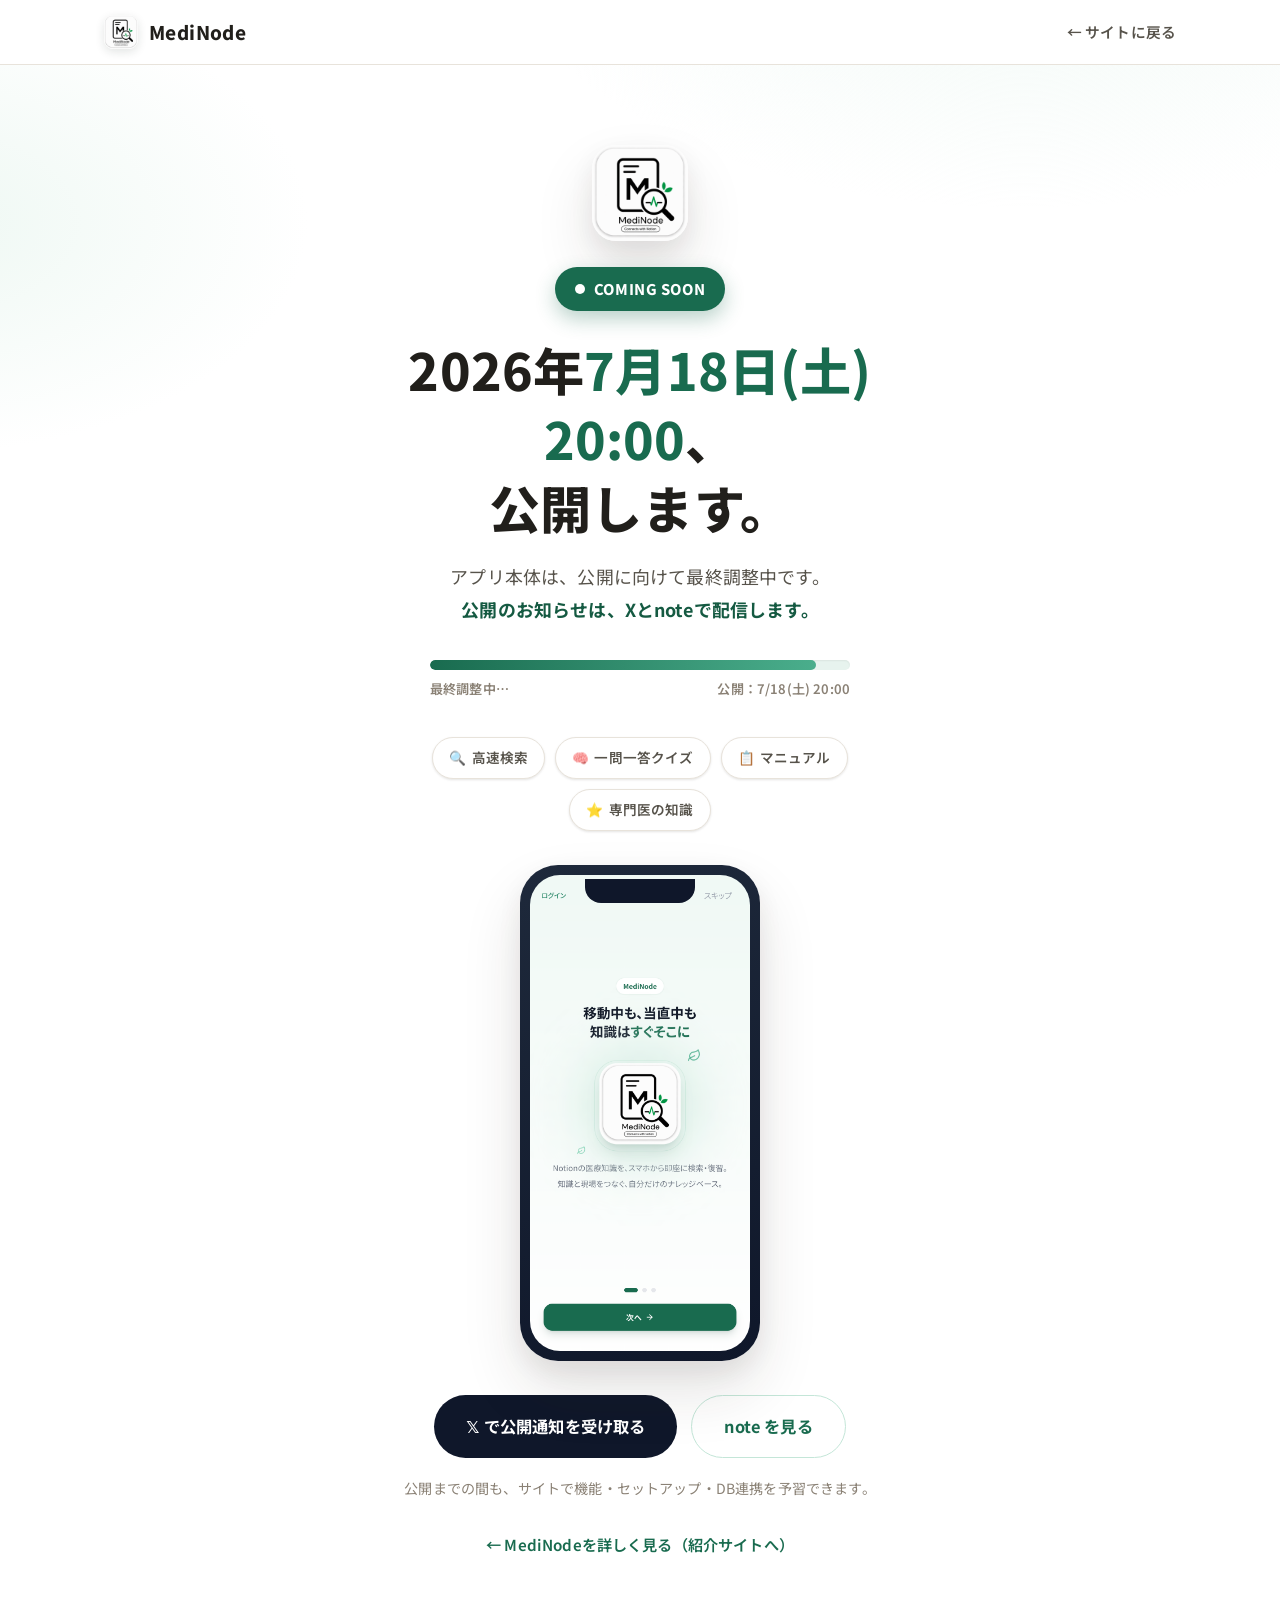
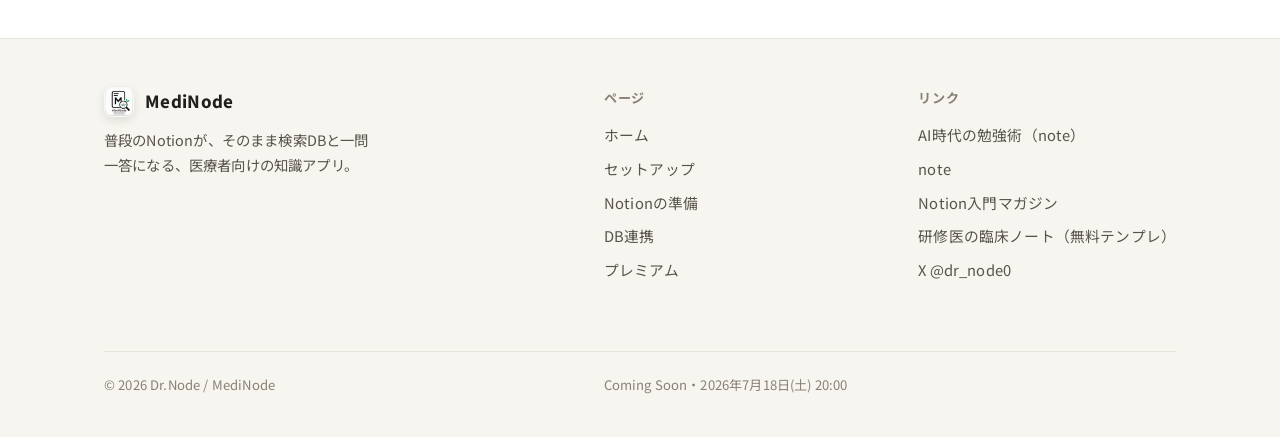
==== coming-soon.html @ 06556ea1 "訪問カウンターを追加（今日・昨日・累計をフッターに表示） - assets/lp-counter.js: アプリの/api/lp/visitに1セッション1回記録し、フッターの#visit-count" ====
<!DOCTYPE html>
<html lang="ja">
<head>
<meta charset="UTF-8">
<meta name="viewport" content="width=device-width, initial-scale=1.0">
<title>Coming Soon｜MediNode（7月18日 20:00公開）</title>
<meta name="description" content="MediNodeは2026年7月18日(土) 20:00に公開します。公開のお知らせはXとnoteで配信します。">
<meta name="theme-color" content="#196b4f">
<link rel="icon" href="assets/icon-192.png">
<link rel="apple-touch-icon" href="assets/icon-192.png">
<meta property="og:type" content="website">
<meta property="og:site_name" content="MediNode">
<meta property="og:title" content="MediNode｜7月18日(土) 20:00公開">
<meta property="og:description" content="普段のNotionが、そのまま検索DBと一問一答になる医療者向けアプリ。2026年7月18日(土) 20:00に公開します。">
<meta property="og:image" content="https://medinode-lp.vercel.app/assets/ogp.png">
<meta property="og:image:width" content="1200">
<meta property="og:image:height" content="630">
<meta property="og:url" content="https://medinode-lp.vercel.app/coming-soon.html">
<meta name="twitter:card" content="summary_large_image">
<meta name="twitter:title" content="MediNode｜7月18日(土) 20:00公開">
<meta name="twitter:description" content="普段のNotionが、そのまま検索DBと一問一答になる医療者向けアプリ。2026年7月18日(土) 20:00に公開します。">
<meta name="twitter:image" content="https://medinode-lp.vercel.app/assets/ogp.png">
<link rel="preconnect" href="https://fonts.googleapis.com">
<link rel="preconnect" href="https://fonts.gstatic.com" crossorigin>
<link href="https://fonts.googleapis.com/css2?family=Inter:wght@400;500;600;700;800&family=Noto+Sans+JP:wght@400;500;700;800&display=swap" rel="stylesheet">
<link rel="stylesheet" href="style.css">
<style>
  body{min-height:100vh;display:flex;flex-direction:column}
  .cs-main{
    flex:1;display:grid;place-items:center;text-align:center;
    padding:80px 24px;position:relative;overflow:hidden;
    background:
      radial-gradient(900px 500px at 80% -10%,var(--blue-50),transparent 60%),
      radial-gradient(700px 420px at -6% 10%,#eef8f3,transparent 55%);
  }
  .cs-inner{max-width:620px;position:relative;z-index:2}
  .cs-logo{width:96px;height:96px;border-radius:24px;margin:0 auto 26px;box-shadow:var(--shadow-lg)}
  .cs-badge{
    display:inline-flex;align-items:center;gap:9px;
    background:var(--blue);color:#fff;font-weight:800;letter-spacing:.04em;
    font-size:.92rem;padding:9px 20px;border-radius:999px;margin-bottom:24px;
    box-shadow:0 8px 20px rgba(25,107,79,.3);
  }
  .cs-badge .pulse{width:10px;height:10px;border-radius:50%;background:#fff;animation:pulse 1.6s infinite}
  @keyframes pulse{0%{box-shadow:0 0 0 0 rgba(255,255,255,.6)}70%{box-shadow:0 0 0 10px rgba(255,255,255,0)}100%{box-shadow:0 0 0 0 rgba(255,255,255,0)}}
  .cs-main h1{font-size:clamp(2.1rem,5.5vw,3.2rem);font-weight:800;line-height:1.35;margin-bottom:18px}
  .cs-main h1 .hl{color:var(--blue)}
  .cs-lead{font-size:1.12rem;color:var(--slate);line-height:1.85;margin-bottom:34px}
  .cs-lead strong{color:var(--blue-dark)}

  /* progress */
  .cs-progress{max-width:420px;margin:0 auto 36px}
  .cs-progress .bar{height:10px;border-radius:999px;background:var(--blue-100);overflow:hidden;box-shadow:inset 0 1px 2px rgba(0,0,0,.06)}
  .cs-progress .bar span{display:block;height:100%;width:92%;border-radius:999px;background:linear-gradient(90deg,var(--blue),var(--brand-400));animation:grow 1.4s ease forwards}
  @keyframes grow{from{width:0}to{width:92%}}
  .cs-progress .label{display:flex;justify-content:space-between;font-size:.82rem;color:var(--slate-light);margin-top:8px;font-weight:600}

  .cs-actions{display:flex;gap:14px;flex-wrap:wrap;justify-content:center;margin-bottom:18px}
  .cs-actions .btn-x{background:#0f172a;color:#fff}
  .cs-actions .btn-x:hover{background:#1e293b;transform:translateY(-2px)}
  .cs-note{font-size:.88rem;color:var(--slate-light)}
  .cs-back{margin-top:30px}
  .cs-back a{color:var(--blue);font-weight:600;font-size:.95rem}
  .cs-back a:hover{text-decoration:underline}

  /* preview chips */
  .cs-chips{display:flex;gap:10px;flex-wrap:wrap;justify-content:center;margin:0 auto 34px;max-width:520px}
  .cs-chip{background:#fff;border:1px solid var(--line);border-radius:999px;padding:8px 16px;font-size:.85rem;font-weight:600;color:var(--slate);box-shadow:var(--shadow-sm)}
  .cs-chip .e{margin-right:5px}
  .cs-phone{margin:0 auto 34px;width:min(240px,70vw)}
  .cs-phone .phone{width:100%;margin:0 auto;border-radius:38px;padding:10px;background:linear-gradient(160deg,#1e293b,#0f172a);box-shadow:var(--shadow-lg);position:relative}
  .cs-phone .phone::before{content:"";position:absolute;top:14px;left:50%;transform:translateX(-50%);width:110px;height:24px;background:#0f172a;border-radius:0 0 16px 16px;z-index:3}
  .cs-phone .phone img{border-radius:30px;display:block}
</style>
</head>
<body>

<header>
  <div class="wrap nav">
    <a class="brand" href="index.html"><img src="assets/icon-192.png" alt="MediNode">MediNode</a>
    <a class="link" href="index.html" style="font-size:.92rem;font-weight:600;color:var(--slate)">← サイトに戻る</a>
  </div>
</header>

<main class="cs-main">
  <div class="cs-inner">
    <img class="cs-logo" src="assets/icon-512.png" alt="MediNode">
    <div class="cs-badge"><span class="pulse"></span>COMING SOON</div>
    <h1><span style="white-space:nowrap">2026年<span class="hl">7月18日(土)</span></span> <span class="hl" style="white-space:nowrap">20:00</span>、<br>公開します。</h1>
    <p class="cs-lead">
      アプリ本体は、公開に向けて最終調整中です。<br>
      <strong>公開のお知らせは、Xとnoteで配信します。</strong>
    </p>

    <div class="cs-progress">
      <div class="bar"><span></span></div>
      <div class="label"><span>最終調整中…</span><span>公開：7/18(土) 20:00</span></div>
    </div>

    <div class="cs-chips">
      <div class="cs-chip"><span class="e">🔍</span>高速検索</div>
      <div class="cs-chip"><span class="e">🧠</span>一問一答クイズ</div>
      <div class="cs-chip"><span class="e">📋</span>マニュアル</div>
      <div class="cs-chip"><span class="e">⭐</span>専門医の知識</div>
    </div>

    <div class="cs-phone"><div class="phone"><img src="assets/shot-onb-hero.png" alt="MediNodeアプリのオンボーディング画面。移動中も当直中も知識はすぐそこに"></div></div>

    <div class="cs-actions">
      <a class="btn btn-x" href="https://x.com/dr_node0" target="_blank" rel="noopener">𝕏 で公開通知を受け取る</a>
      <a class="btn btn-ghost" href="https://note.com/gifted_arnica594" target="_blank" rel="noopener">note を見る</a>
    </div>
    <p class="cs-note">公開までの間も、サイトで機能・セットアップ・DB連携を予習できます。</p>

    <div class="cs-back">
      <a href="index.html">← MediNodeを詳しく見る（紹介サイトへ）</a>
    </div>
  </div>
</main>

<footer>
  <div class="wrap foot">
    <div>
      <div class="brand"><img src="assets/icon-192.png" alt="" style="width:30px;height:30px;border-radius:8px">MediNode</div>
      <p class="foot-tagline">普段のNotionが、そのまま検索DBと一問一答になる、医療者向けの知識アプリ。</p>
    </div>
    <div class="foot-col"><h5>ページ</h5><a href="index.html">ホーム</a><a href="setup.html">セットアップ</a><a href="notion.html">Notionの準備</a><a href="database.html">DB連携</a><a href="premium.html">プレミアム</a></div>
    <div class="foot-col"><h5>リンク</h5><a href="https://note.com/gifted_arnica594/n/n4d3997dad16e" target="_blank" rel="noopener">AI時代の勉強術（note）</a><a href="https://note.com/gifted_arnica594" target="_blank" rel="noopener">note</a><a href="https://note.com/gifted_arnica594/m/mff52849ddbb3" target="_blank" rel="noopener">Notion入門マガジン</a><a href="https://www.notion.com/ja/templates/resident-memo" target="_blank" rel="noopener">研修医の臨床ノート（無料テンプレ）</a><a href="https://x.com/dr_node0" target="_blank" rel="noopener">X @dr_node0</a></div>
    <div class="foot-copy"><span>© 2026 Dr.Node / MediNode</span><span>Coming Soon・2026年7月18日(土) 20:00</span><span id="visit-counter"></span></div>
  </div>
</footer>

<script src="assets/lp-counter.js" defer></script>
</body>
</html>
---- style.css ----
/* ===== MediNode LP shared styles =====
   ブランド: Noto Sans JP × 常盤 #196B4F（アプリ本体の確定デザインと同一パレット） */
:root{
  --brand:#196b4f;
  --brand-dark:#155a42;
  --brand-deep:#124f3a;
  --brand-500:#2c8a6a;
  --brand-400:#4aae8c;
  --brand-300:#7bd0b0;
  --brand-200:#c4e6d8;
  --brand-100:#e7f3ee;
  --brand-50:#f0f9f5;
  /* 暖色アクセント（テラコッタ）——緑一辺倒を避けるための差し色 */
  --accent:#c2673c;
  --accent-600:#a8542e;
  --accent-100:#f6e2d5;
  --accent-50:#fbf2ea;
  /* 旧ページ互換エイリアス（setup/database/premium/coming-soon がそのまま新テーマになる） */
  --blue:var(--brand);
  --blue-dark:var(--brand-dark);
  --blue-50:var(--brand-50);
  --blue-100:var(--brand-100);
  /* テキスト・下地は暖色ニュートラル寄せ（緑の面積を落として上品に） */
  --ink:#211f1b;
  --slate:#57534b;
  --slate-light:#8a8175;
  --line:#e8e3db;
  --bg:#ffffff;
  --bg-soft:#f7f5ef;
  --green:#2c8a6a;
  --radius:18px;
  --shadow-sm:0 1px 2px rgba(40,33,22,.05),0 1px 3px rgba(40,33,22,.07);
  --shadow-md:0 10px 30px rgba(40,33,22,.08),0 4px 10px rgba(40,33,22,.05);
  --shadow-lg:0 30px 60px rgba(40,33,22,.12),0 10px 24px rgba(40,33,22,.07);
  --font:"Noto Sans JP","Inter",system-ui,-apple-system,"Segoe UI",sans-serif;
}
*{box-sizing:border-box;margin:0;padding:0}
html{scroll-behavior:smooth}
body{
  font-family:var(--font);color:var(--ink);background:var(--bg);
  line-height:1.75;-webkit-font-smoothing:antialiased;letter-spacing:.01em;
  /* 日本語を語・文節単位で折り返す（対応ブラウザ）。小書き仮名や約物での不自然な改行も抑制 */
  word-break:auto-phrase;line-break:strict;overflow-wrap:break-word;
}
/* 見出し・短い導入文は行の長さを均す（ラグド解消）。本文は孤立文字を防ぐ */
h1,h2,h3,h4,.head h2,.problem-card .quote,.nf-body h3,.cta-band h2{text-wrap:balance}
p,.lead,.head p{text-wrap:pretty}
/* 分割されると読みにくい複合語は途中で折り返さない */
.nobr{white-space:nowrap}
a{color:inherit;text-decoration:none}
img{max-width:100%;display:block}
.wrap{max-width:1120px;margin:0 auto;padding:0 24px}
.wrap-narrow{max-width:880px;margin:0 auto;padding:0 24px}
.section{padding:96px 0}
@media(max-width:640px){.section{padding:60px 0}}

/* ---------- buttons ---------- */
.btn{
  display:inline-flex;align-items:center;justify-content:center;gap:10px;
  font-weight:700;font-size:1.02rem;border-radius:999px;
  padding:16px 32px;cursor:pointer;border:none;transition:.2s ease;white-space:nowrap;
}
.btn-primary{background:var(--brand);color:#fff;box-shadow:0 8px 20px rgba(25,107,79,.28)}
.btn-primary:hover{background:var(--brand-dark);transform:translateY(-2px);box-shadow:0 12px 26px rgba(25,107,79,.36)}
.btn-ghost{background:#fff;color:var(--brand);border:1.5px solid var(--brand-200)}
.btn-ghost:hover{border-color:var(--brand);background:var(--brand-50)}
.btn-arrow::after{content:"→";font-size:1.1em;transition:transform .2s}
.btn-arrow:hover::after{transform:translateX(4px)}
.btn-sm{padding:11px 22px;font-size:.95rem}

/* ---------- header ---------- */
header{
  position:sticky;top:0;z-index:50;
  background:rgba(255,255,255,.85);backdrop-filter:saturate(180%) blur(14px);
  border-bottom:1px solid var(--line);
}
.nav{display:flex;align-items:center;justify-content:space-between;height:64px}
.brand{display:flex;align-items:center;gap:11px;font-weight:800;font-size:1.18rem;letter-spacing:.02em}
.brand img{width:34px;height:34px;border-radius:9px;box-shadow:0 3px 10px rgba(28,42,36,.12)}
.nav-menu{display:flex;align-items:center;gap:28px}
.nav-menu a.link{font-size:.92rem;font-weight:600;color:var(--slate);transition:.2s}
.nav-menu a.link:hover{color:var(--brand)}
.nav-menu a.link.active{color:var(--brand)}
.nav-cta{font-size:.92rem;padding:10px 20px}
.menu-toggle{display:none;background:none;border:none;font-size:1.5rem;cursor:pointer;color:var(--ink)}
@media(max-width:780px){
  .nav-menu{
    position:absolute;top:64px;left:0;right:0;flex-direction:column;gap:0;
    background:#fff;border-bottom:1px solid var(--line);
    max-height:0;overflow:hidden;transition:max-height .3s ease;align-items:stretch;
  }
  .nav-menu.open{max-height:420px}
  .nav-menu a.link{padding:15px 24px;border-bottom:1px solid var(--line)}
  .nav-menu .nav-cta{margin:16px 24px}
  .menu-toggle{display:block}
}

/* ---------- coming-soon announce bar ---------- */
.announce{
  display:flex;align-items:center;justify-content:center;gap:14px;flex-wrap:wrap;
  background:linear-gradient(90deg,var(--brand-deep),var(--brand));color:#fff;
  padding:11px 24px;font-size:.92rem;text-align:center;transition:.2s;
}
.announce:hover{background:linear-gradient(90deg,var(--brand-dark),var(--brand-500))}
.announce-badge{
  background:rgba(255,255,255,.20);border:1px solid rgba(255,255,255,.35);
  font-weight:800;letter-spacing:.05em;font-size:.72rem;padding:3px 10px;border-radius:999px;white-space:nowrap;
}
.announce-text{font-weight:500}
.announce-text strong{font-weight:800}
.announce-link{font-weight:700;text-decoration:underline;white-space:nowrap}
@media(max-width:560px){.announce{font-size:.84rem;gap:8px;padding:10px 16px}.announce-link{width:100%}}

/* ---------- free DB banner (shared) ---------- */
.free-db-banner{display:flex;align-items:center;gap:28px;background:linear-gradient(135deg,var(--brand-50),#eef8f3);border:1.5px solid var(--brand-200);border-radius:20px;padding:28px 32px;box-shadow:var(--shadow-sm)}
@media(max-width:680px){.free-db-banner{flex-direction:column;text-align:center;gap:18px;padding:26px 22px}}
.free-db-banner .fdb-left{flex:1}
.free-db-banner .fdb-badge{display:inline-block;font-size:.76rem;font-weight:800;letter-spacing:.03em;background:var(--brand);color:#fff;padding:4px 12px;border-radius:999px;margin-bottom:12px}
.free-db-banner h3{font-size:1.22rem;margin-bottom:8px;line-height:1.4}
.free-db-banner p{font-size:.94rem;color:var(--slate);line-height:1.7;margin:0}
.free-db-banner .fdb-btn{flex-shrink:0;white-space:nowrap}

/* ---------- section heads ---------- */
.head{text-align:center;max-width:680px;margin:0 auto 56px}
.head .kicker{color:var(--brand-500);font-weight:700;font-size:.86rem;letter-spacing:.08em;text-transform:uppercase;margin-bottom:12px}
.head h2{font-size:clamp(1.6rem,3.4vw,2.2rem);font-weight:800;line-height:1.42;margin-bottom:14px}
.head p{color:var(--slate);font-size:1.04rem}
.head.left{text-align:left;margin-left:0}

/* ---------- phone mockup ---------- */
.phone{
  position:relative;margin:0 auto;width:min(290px,80vw);
  border-radius:42px;padding:11px;
  background:linear-gradient(160deg,#28372f,#17211c);box-shadow:var(--shadow-lg);
}
.phone::before{
  content:"";position:absolute;top:16px;left:50%;transform:translateX(-50%);
  width:120px;height:26px;background:#17211c;border-radius:0 0 16px 16px;z-index:3;
}
.phone img{border-radius:32px}
.phone-float{
  position:absolute;background:#fff;border:1px solid var(--line);
  border-radius:14px;padding:12px 14px;box-shadow:var(--shadow-md);
  font-size:.78rem;font-weight:600;display:flex;align-items:center;gap:8px;z-index:4;
}
.phone-float .dot{width:9px;height:9px;border-radius:50%;background:var(--brand-400);box-shadow:0 0 0 4px rgba(74,174,140,.20)}

/* ---------- page hero (sub pages) ---------- */
.page-hero{
  background:radial-gradient(800px 360px at 80% -20%,var(--brand-50),transparent 60%);
  padding:64px 0 40px;text-align:center;border-bottom:1px solid var(--line);
}
.page-hero .eyebrow{
  display:inline-flex;align-items:center;gap:8px;background:var(--brand-50);color:var(--brand-dark);
  font-weight:700;font-size:.82rem;letter-spacing:.03em;padding:7px 14px;border-radius:999px;
  border:1px solid var(--brand-200);margin-bottom:18px;
}
.page-hero h1{font-size:clamp(1.9rem,4.2vw,2.7rem);font-weight:800;line-height:1.35;margin-bottom:16px}
.page-hero p{color:var(--slate);font-size:1.08rem;max-width:600px;margin:0 auto}

/* breadcrumb */
.crumb{font-size:.85rem;color:var(--slate-light);margin-bottom:20px}
.crumb a{color:var(--brand)}
.crumb a:hover{text-decoration:underline}

/* ---------- reveal ---------- */
.reveal{opacity:0;transform:translateY(24px);transition:opacity .6s ease,transform .6s ease}
.reveal.in{opacity:1;transform:none}
@media(prefers-reduced-motion:reduce){
  .reveal{opacity:1;transform:none;transition:none}
}

/* ---------- footer ---------- */
footer{border-top:1px solid var(--line);padding:48px 0 40px;background:var(--bg-soft)}
.foot{display:flex;align-items:flex-start;justify-content:space-between;gap:30px;flex-wrap:wrap}
.foot .brand{font-size:1.05rem;margin-bottom:10px}
.foot-col h5{font-size:.82rem;letter-spacing:.06em;text-transform:uppercase;color:var(--slate-light);margin-bottom:12px;font-weight:700}
.foot-col a{display:block;font-size:.92rem;color:var(--slate);margin-bottom:8px}
.foot-col a:hover{color:var(--brand)}
.foot-tagline{font-size:.9rem;color:var(--slate);max-width:280px;margin-top:6px}
.foot-copy{width:100%;border-top:1px solid var(--line);margin-top:30px;padding-top:22px;font-size:.82rem;color:var(--slate-light);display:flex;justify-content:space-between;flex-wrap:wrap;gap:10px}

/* ---------- generic cards ---------- */
.card{background:#fff;border:1px solid var(--line);border-radius:var(--radius);box-shadow:var(--shadow-sm)}
.note-callout{
  background:var(--brand-50);border:1px solid var(--brand-200);border-radius:14px;
  padding:18px 20px;font-size:.94rem;color:var(--slate);display:flex;gap:12px;
}
.note-callout .ic{font-size:1.2rem;flex-shrink:0}
.note-callout strong{color:var(--brand-dark)}
.warn-callout{
  background:#fffbeb;border:1px solid #fde68a;border-radius:14px;
  padding:18px 20px;font-size:.94rem;color:#92400e;display:flex;gap:12px;
}
.warn-callout .ic{font-size:1.2rem;flex-shrink:0}

/* ---------- final cta band（常盤のダークバンドで締める） ---------- */
.cta-band{
  position:relative;overflow:hidden;text-align:center;color:#fff;
  background:linear-gradient(135deg,var(--brand-deep),var(--brand-dark) 55%,var(--brand));
}
.cta-band::before{
  content:"";position:absolute;inset:0;pointer-events:none;
  background-image:radial-gradient(rgba(255,255,255,.14) 1px,transparent 1.5px);
  background-size:24px 24px;
  -webkit-mask-image:radial-gradient(640px 420px at 50% 10%,#000,transparent 75%);
  mask-image:radial-gradient(640px 420px at 50% 10%,#000,transparent 75%);
}
.cta-band>.wrap{position:relative}
.cta-band h2{font-size:clamp(1.7rem,3.8vw,2.4rem);font-weight:800;line-height:1.4;margin-bottom:16px;color:#fff}
.cta-band p{color:#cfe8dc;font-size:1.06rem;max-width:560px;margin:0 auto 30px}
.cta-band .btn{font-size:1.08rem;padding:18px 44px}
.cta-band .btn-primary{background:#fff;color:var(--brand-dark);box-shadow:0 14px 30px rgba(0,0,0,.28)}
.cta-band .btn-primary:hover{background:var(--brand-50);transform:translateY(-2px)}
.cta-band small{display:block;margin-top:16px;color:#9ecdb8;font-size:.85rem}
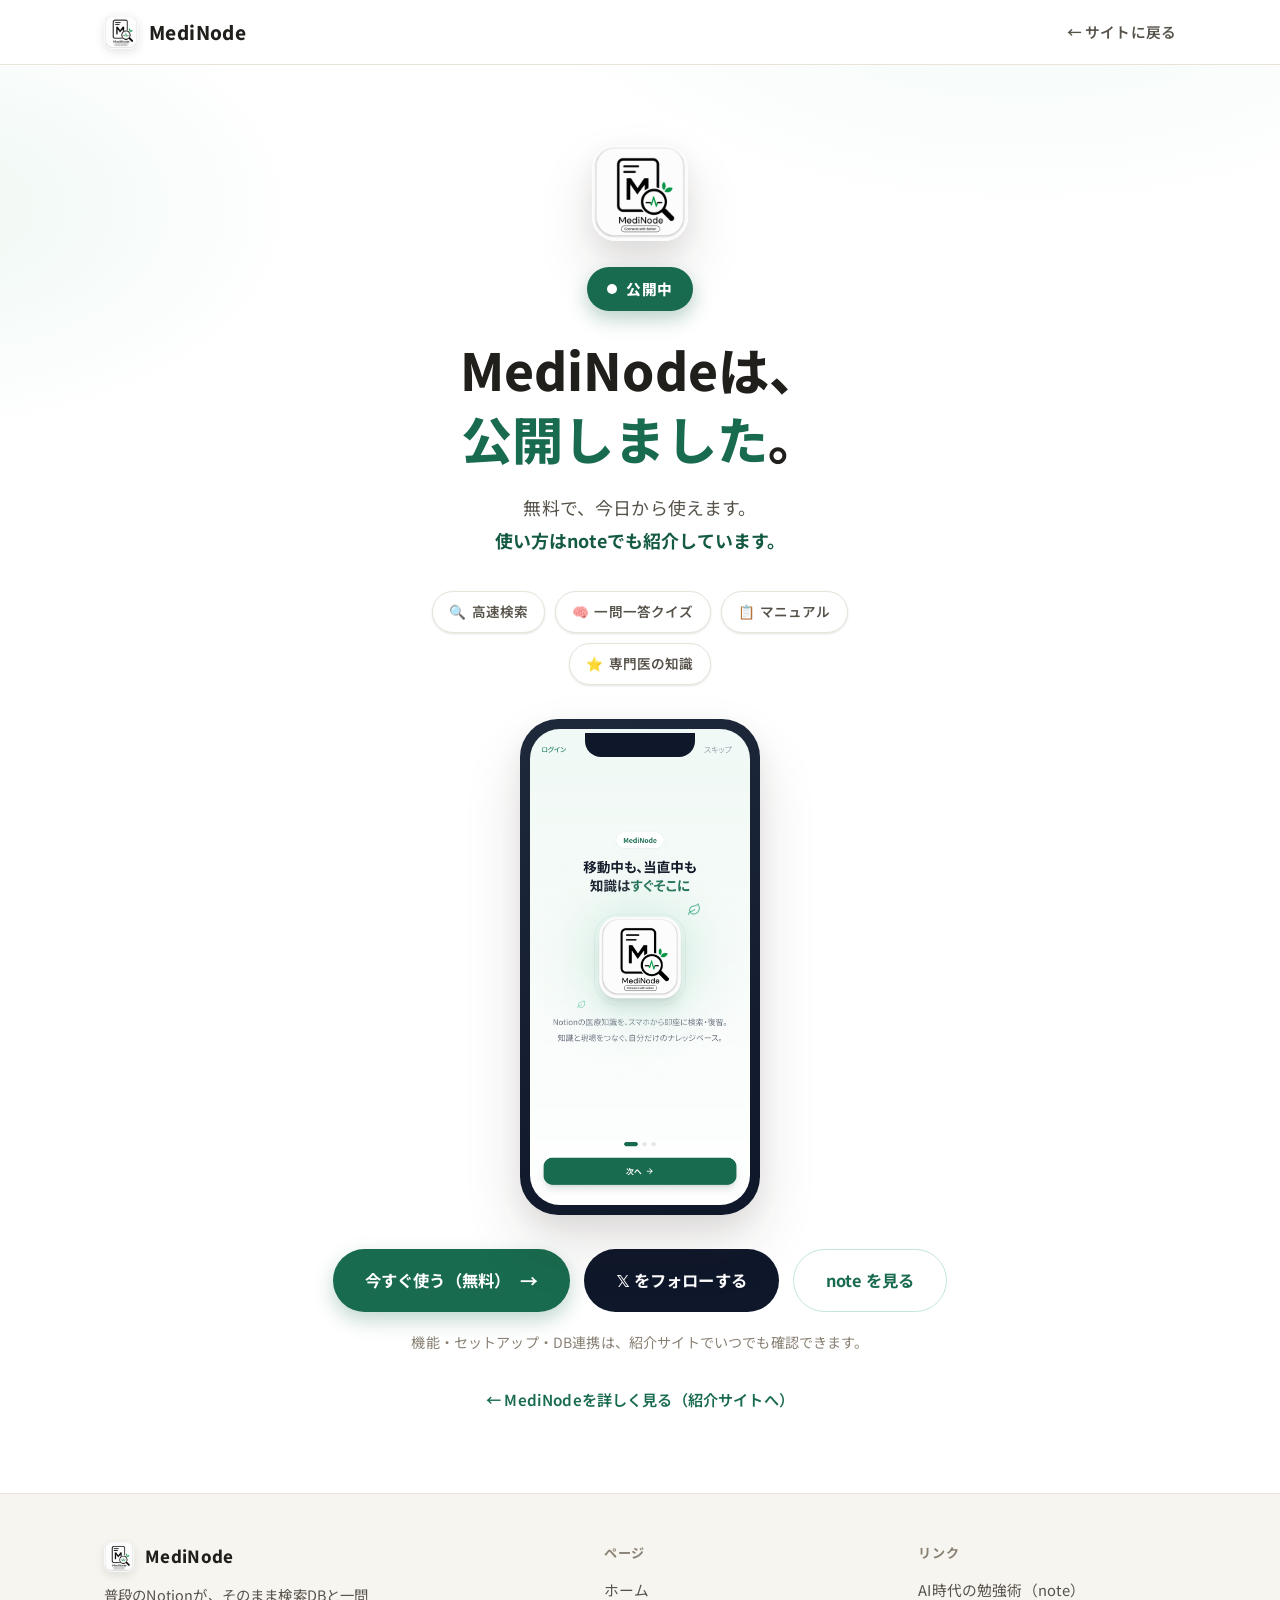
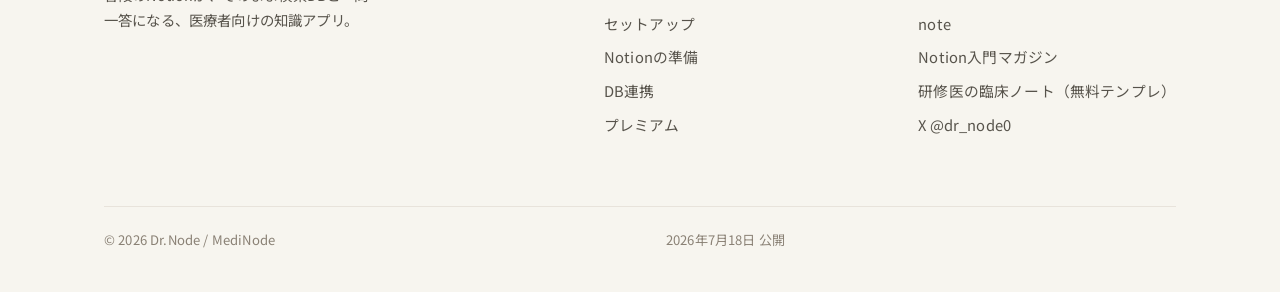
==== commit 96eaa041: "Merge branch 'main' into golive # Conflicts: #	coming-soon.html #	database.html #	premium.html #	set" ====
--- a/coming-soon.html
+++ b/coming-soon.html
@@ -3,22 +3,22 @@
 <head>
 <meta charset="UTF-8">
 <meta name="viewport" content="width=device-width, initial-scale=1.0">
-<title>Coming Soon｜MediNode（7月18日 20:00公開）</title>
-<meta name="description" content="MediNodeは2026年7月18日(土) 20:00に公開します。公開のお知らせはXとnoteで配信します。">
+<title>MediNode｜公開しました</title>
+<meta name="description" content="MediNodeは公開しました。普段のNotionが、そのまま検索DBと一問一答になる医療者向けアプリ。無料ではじめられます。">
 <meta name="theme-color" content="#196b4f">
 <link rel="icon" href="assets/icon-192.png">
 <link rel="apple-touch-icon" href="assets/icon-192.png">
 <meta property="og:type" content="website">
 <meta property="og:site_name" content="MediNode">
-<meta property="og:title" content="MediNode｜7月18日(土) 20:00公開">
-<meta property="og:description" content="普段のNotionが、そのまま検索DBと一問一答になる医療者向けアプリ。2026年7月18日(土) 20:00に公開します。">
+<meta property="og:title" content="MediNode｜公開しました">
+<meta property="og:description" content="普段のNotionが、そのまま検索DBと一問一答になる医療者向けアプリ。無料ではじめられます。">
 <meta property="og:image" content="https://medinode-lp.vercel.app/assets/ogp.png">
 <meta property="og:image:width" content="1200">
 <meta property="og:image:height" content="630">
 <meta property="og:url" content="https://medinode-lp.vercel.app/coming-soon.html">
 <meta name="twitter:card" content="summary_large_image">
-<meta name="twitter:title" content="MediNode｜7月18日(土) 20:00公開">
-<meta name="twitter:description" content="普段のNotionが、そのまま検索DBと一問一答になる医療者向けアプリ。2026年7月18日(土) 20:00に公開します。">
+<meta name="twitter:title" content="MediNode｜公開しました">
+<meta name="twitter:description" content="普段のNotionが、そのまま検索DBと一問一答になる医療者向けアプリ。無料ではじめられます。">
 <meta name="twitter:image" content="https://medinode-lp.vercel.app/assets/ogp.png">
 <link rel="preconnect" href="https://fonts.googleapis.com">
 <link rel="preconnect" href="https://fonts.gstatic.com" crossorigin>
@@ -85,17 +85,12 @@
 <main class="cs-main">
   <div class="cs-inner">
     <img class="cs-logo" src="assets/icon-512.png" alt="MediNode">
-    <div class="cs-badge"><span class="pulse"></span>COMING SOON</div>
-    <h1><span style="white-space:nowrap">2026年<span class="hl">7月18日(土)</span></span> <span class="hl" style="white-space:nowrap">20:00</span>、<br>公開します。</h1>
+    <div class="cs-badge"><span class="pulse"></span>公開中</div>
+    <h1>MediNodeは、<br><span class="hl">公開しました</span>。</h1>
     <p class="cs-lead">
-      アプリ本体は、公開に向けて最終調整中です。<br>
-      <strong>公開のお知らせは、Xとnoteで配信します。</strong>
+      無料で、今日から使えます。<br>
+      <strong>使い方はnoteでも紹介しています。</strong>
     </p>
-
-    <div class="cs-progress">
-      <div class="bar"><span></span></div>
-      <div class="label"><span>最終調整中…</span><span>公開：7/18(土) 20:00</span></div>
-    </div>
 
     <div class="cs-chips">
       <div class="cs-chip"><span class="e">🔍</span>高速検索</div>
@@ -107,10 +102,11 @@
     <div class="cs-phone"><div class="phone"><img src="assets/shot-onb-hero.png" alt="MediNodeアプリのオンボーディング画面。移動中も当直中も知識はすぐそこに"></div></div>
 
     <div class="cs-actions">
-      <a class="btn btn-x" href="https://x.com/dr_node0" target="_blank" rel="noopener">𝕏 で公開通知を受け取る</a>
+      <a class="btn btn-primary btn-arrow" href="https://medical-search-public.vercel.app/" target="_blank" rel="noopener">今すぐ使う（無料）</a>
+      <a class="btn btn-x" href="https://x.com/dr_node0" target="_blank" rel="noopener">𝕏 をフォローする</a>
       <a class="btn btn-ghost" href="https://note.com/gifted_arnica594" target="_blank" rel="noopener">note を見る</a>
     </div>
-    <p class="cs-note">公開までの間も、サイトで機能・セットアップ・DB連携を予習できます。</p>
+    <p class="cs-note">機能・セットアップ・DB連携は、紹介サイトでいつでも確認できます。</p>
 
     <div class="cs-back">
       <a href="index.html">← MediNodeを詳しく見る（紹介サイトへ）</a>
@@ -126,8 +122,7 @@
     </div>
     <div class="foot-col"><h5>ページ</h5><a href="index.html">ホーム</a><a href="setup.html">セットアップ</a><a href="notion.html">Notionの準備</a><a href="database.html">DB連携</a><a href="premium.html">プレミアム</a></div>
     <div class="foot-col"><h5>リンク</h5><a href="https://note.com/gifted_arnica594/n/n4d3997dad16e" target="_blank" rel="noopener">AI時代の勉強術（note）</a><a href="https://note.com/gifted_arnica594" target="_blank" rel="noopener">note</a><a href="https://note.com/gifted_arnica594/m/mff52849ddbb3" target="_blank" rel="noopener">Notion入門マガジン</a><a href="https://www.notion.com/ja/templates/resident-memo" target="_blank" rel="noopener">研修医の臨床ノート（無料テンプレ）</a><a href="https://x.com/dr_node0" target="_blank" rel="noopener">X @dr_node0</a></div>
-    <div class="foot-copy"><span>© 2026 Dr.Node / MediNode</span><span>Coming Soon・2026年7月18日(土) 20:00</span><span id="visit-counter"></span></div>
-  </div>
+    <div class="foot-copy"><span>© 2026 Dr.Node / MediNode</span><span>2026年7月18日 公開</span><span id="visit-counter"></span></div>  </div>
 </footer>
 
 <script src="assets/lp-counter.js" defer></script>
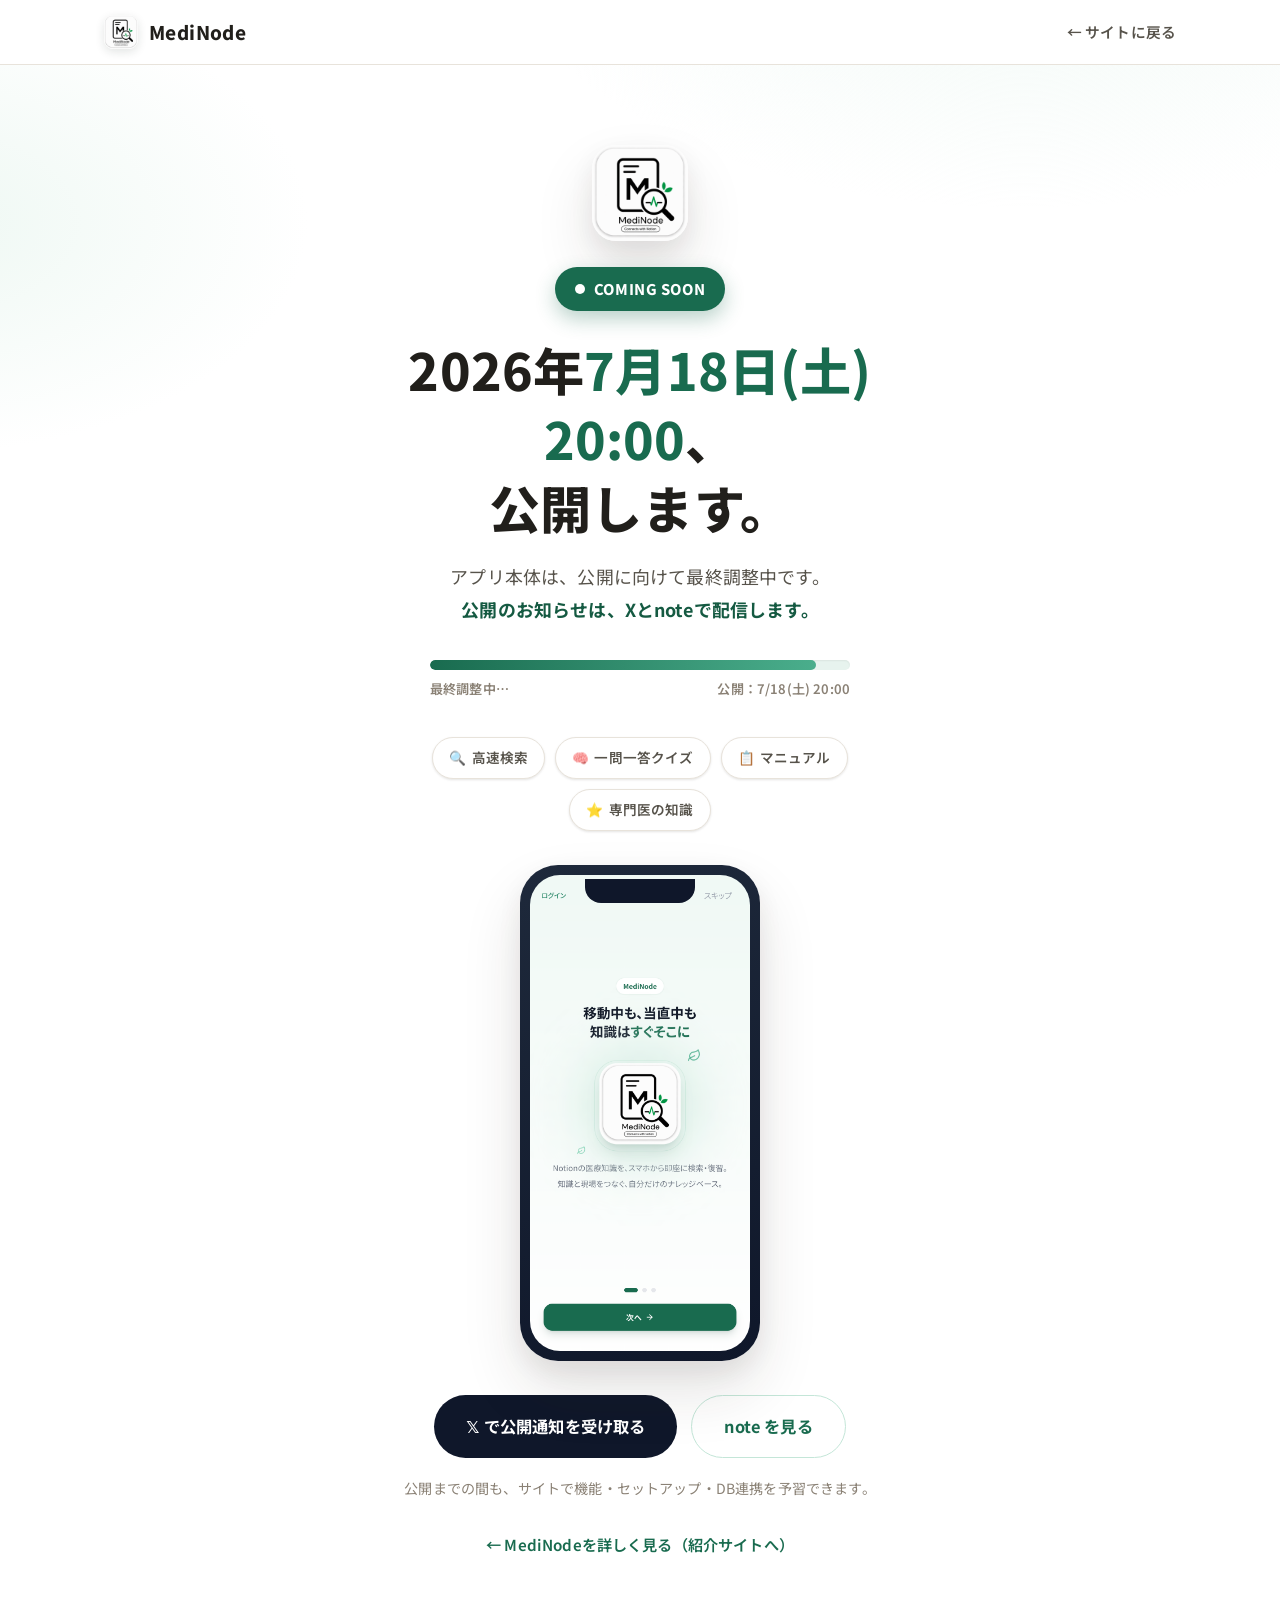
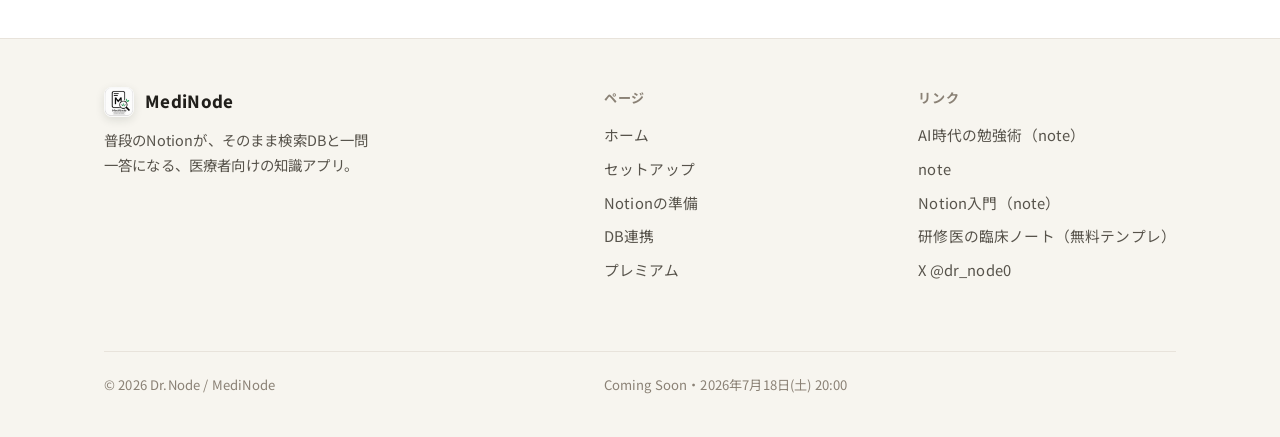
==== commit 228d7e8d: "chore(links): Notion入門の導線をマガジンから第1話（#01）記事へ変更 全6ページのリンク先を n6bee0bfd4e1c に差し替え、 表示文言も「Notion入門マガジン」→「" ====
--- a/coming-soon.html
+++ b/coming-soon.html
@@ -3,22 +3,22 @@
 <head>
 <meta charset="UTF-8">
 <meta name="viewport" content="width=device-width, initial-scale=1.0">
-<title>MediNode｜公開しました</title>
-<meta name="description" content="MediNodeは公開しました。普段のNotionが、そのまま検索DBと一問一答になる医療者向けアプリ。無料ではじめられます。">
+<title>Coming Soon｜MediNode（7月18日 20:00公開）</title>
+<meta name="description" content="MediNodeは2026年7月18日(土) 20:00に公開します。公開のお知らせはXとnoteで配信します。">
 <meta name="theme-color" content="#196b4f">
 <link rel="icon" href="assets/icon-192.png">
 <link rel="apple-touch-icon" href="assets/icon-192.png">
 <meta property="og:type" content="website">
 <meta property="og:site_name" content="MediNode">
-<meta property="og:title" content="MediNode｜公開しました">
-<meta property="og:description" content="普段のNotionが、そのまま検索DBと一問一答になる医療者向けアプリ。無料ではじめられます。">
+<meta property="og:title" content="MediNode｜7月18日(土) 20:00公開">
+<meta property="og:description" content="普段のNotionが、そのまま検索DBと一問一答になる医療者向けアプリ。2026年7月18日(土) 20:00に公開します。">
 <meta property="og:image" content="https://medinode-lp.vercel.app/assets/ogp.png">
 <meta property="og:image:width" content="1200">
 <meta property="og:image:height" content="630">
 <meta property="og:url" content="https://medinode-lp.vercel.app/coming-soon.html">
 <meta name="twitter:card" content="summary_large_image">
-<meta name="twitter:title" content="MediNode｜公開しました">
-<meta name="twitter:description" content="普段のNotionが、そのまま検索DBと一問一答になる医療者向けアプリ。無料ではじめられます。">
+<meta name="twitter:title" content="MediNode｜7月18日(土) 20:00公開">
+<meta name="twitter:description" content="普段のNotionが、そのまま検索DBと一問一答になる医療者向けアプリ。2026年7月18日(土) 20:00に公開します。">
 <meta name="twitter:image" content="https://medinode-lp.vercel.app/assets/ogp.png">
 <link rel="preconnect" href="https://fonts.googleapis.com">
 <link rel="preconnect" href="https://fonts.gstatic.com" crossorigin>
@@ -85,12 +85,17 @@
 <main class="cs-main">
   <div class="cs-inner">
     <img class="cs-logo" src="assets/icon-512.png" alt="MediNode">
-    <div class="cs-badge"><span class="pulse"></span>公開中</div>
-    <h1>MediNodeは、<br><span class="hl">公開しました</span>。</h1>
+    <div class="cs-badge"><span class="pulse"></span>COMING SOON</div>
+    <h1><span style="white-space:nowrap">2026年<span class="hl">7月18日(土)</span></span> <span class="hl" style="white-space:nowrap">20:00</span>、<br>公開します。</h1>
     <p class="cs-lead">
-      無料で、今日から使えます。<br>
-      <strong>使い方はnoteでも紹介しています。</strong>
+      アプリ本体は、公開に向けて最終調整中です。<br>
+      <strong>公開のお知らせは、Xとnoteで配信します。</strong>
     </p>
+
+    <div class="cs-progress">
+      <div class="bar"><span></span></div>
+      <div class="label"><span>最終調整中…</span><span>公開：7/18(土) 20:00</span></div>
+    </div>
 
     <div class="cs-chips">
       <div class="cs-chip"><span class="e">🔍</span>高速検索</div>
@@ -102,11 +107,10 @@
     <div class="cs-phone"><div class="phone"><img src="assets/shot-onb-hero.png" alt="MediNodeアプリのオンボーディング画面。移動中も当直中も知識はすぐそこに"></div></div>
 
     <div class="cs-actions">
-      <a class="btn btn-primary btn-arrow" href="https://medical-search-public.vercel.app/" target="_blank" rel="noopener">今すぐ使う（無料）</a>
-      <a class="btn btn-x" href="https://x.com/dr_node0" target="_blank" rel="noopener">𝕏 をフォローする</a>
+      <a class="btn btn-x" href="https://x.com/dr_node0" target="_blank" rel="noopener">𝕏 で公開通知を受け取る</a>
       <a class="btn btn-ghost" href="https://note.com/gifted_arnica594" target="_blank" rel="noopener">note を見る</a>
     </div>
-    <p class="cs-note">機能・セットアップ・DB連携は、紹介サイトでいつでも確認できます。</p>
+    <p class="cs-note">公開までの間も、サイトで機能・セットアップ・DB連携を予習できます。</p>
 
     <div class="cs-back">
       <a href="index.html">← MediNodeを詳しく見る（紹介サイトへ）</a>
@@ -121,8 +125,9 @@
       <p class="foot-tagline">普段のNotionが、そのまま検索DBと一問一答になる、医療者向けの知識アプリ。</p>
     </div>
     <div class="foot-col"><h5>ページ</h5><a href="index.html">ホーム</a><a href="setup.html">セットアップ</a><a href="notion.html">Notionの準備</a><a href="database.html">DB連携</a><a href="premium.html">プレミアム</a></div>
-    <div class="foot-col"><h5>リンク</h5><a href="https://note.com/gifted_arnica594/n/n4d3997dad16e" target="_blank" rel="noopener">AI時代の勉強術（note）</a><a href="https://note.com/gifted_arnica594" target="_blank" rel="noopener">note</a><a href="https://note.com/gifted_arnica594/m/mff52849ddbb3" target="_blank" rel="noopener">Notion入門マガジン</a><a href="https://www.notion.com/ja/templates/resident-memo" target="_blank" rel="noopener">研修医の臨床ノート（無料テンプレ）</a><a href="https://x.com/dr_node0" target="_blank" rel="noopener">X @dr_node0</a></div>
-    <div class="foot-copy"><span>© 2026 Dr.Node / MediNode</span><span>2026年7月18日 公開</span><span id="visit-counter"></span></div>  </div>
+    <div class="foot-col"><h5>リンク</h5><a href="https://note.com/gifted_arnica594/n/n4d3997dad16e" target="_blank" rel="noopener">AI時代の勉強術（note）</a><a href="https://note.com/gifted_arnica594" target="_blank" rel="noopener">note</a><a href="https://note.com/gifted_arnica594/n/n6bee0bfd4e1c" target="_blank" rel="noopener">Notion入門（note）</a><a href="https://www.notion.com/ja/templates/resident-memo" target="_blank" rel="noopener">研修医の臨床ノート（無料テンプレ）</a><a href="https://x.com/dr_node0" target="_blank" rel="noopener">X @dr_node0</a></div>
+    <div class="foot-copy"><span>© 2026 Dr.Node / MediNode</span><span>Coming Soon・2026年7月18日(土) 20:00</span><span id="visit-counter"></span></div>
+  </div>
 </footer>
 
 <script src="assets/lp-counter.js" defer></script>
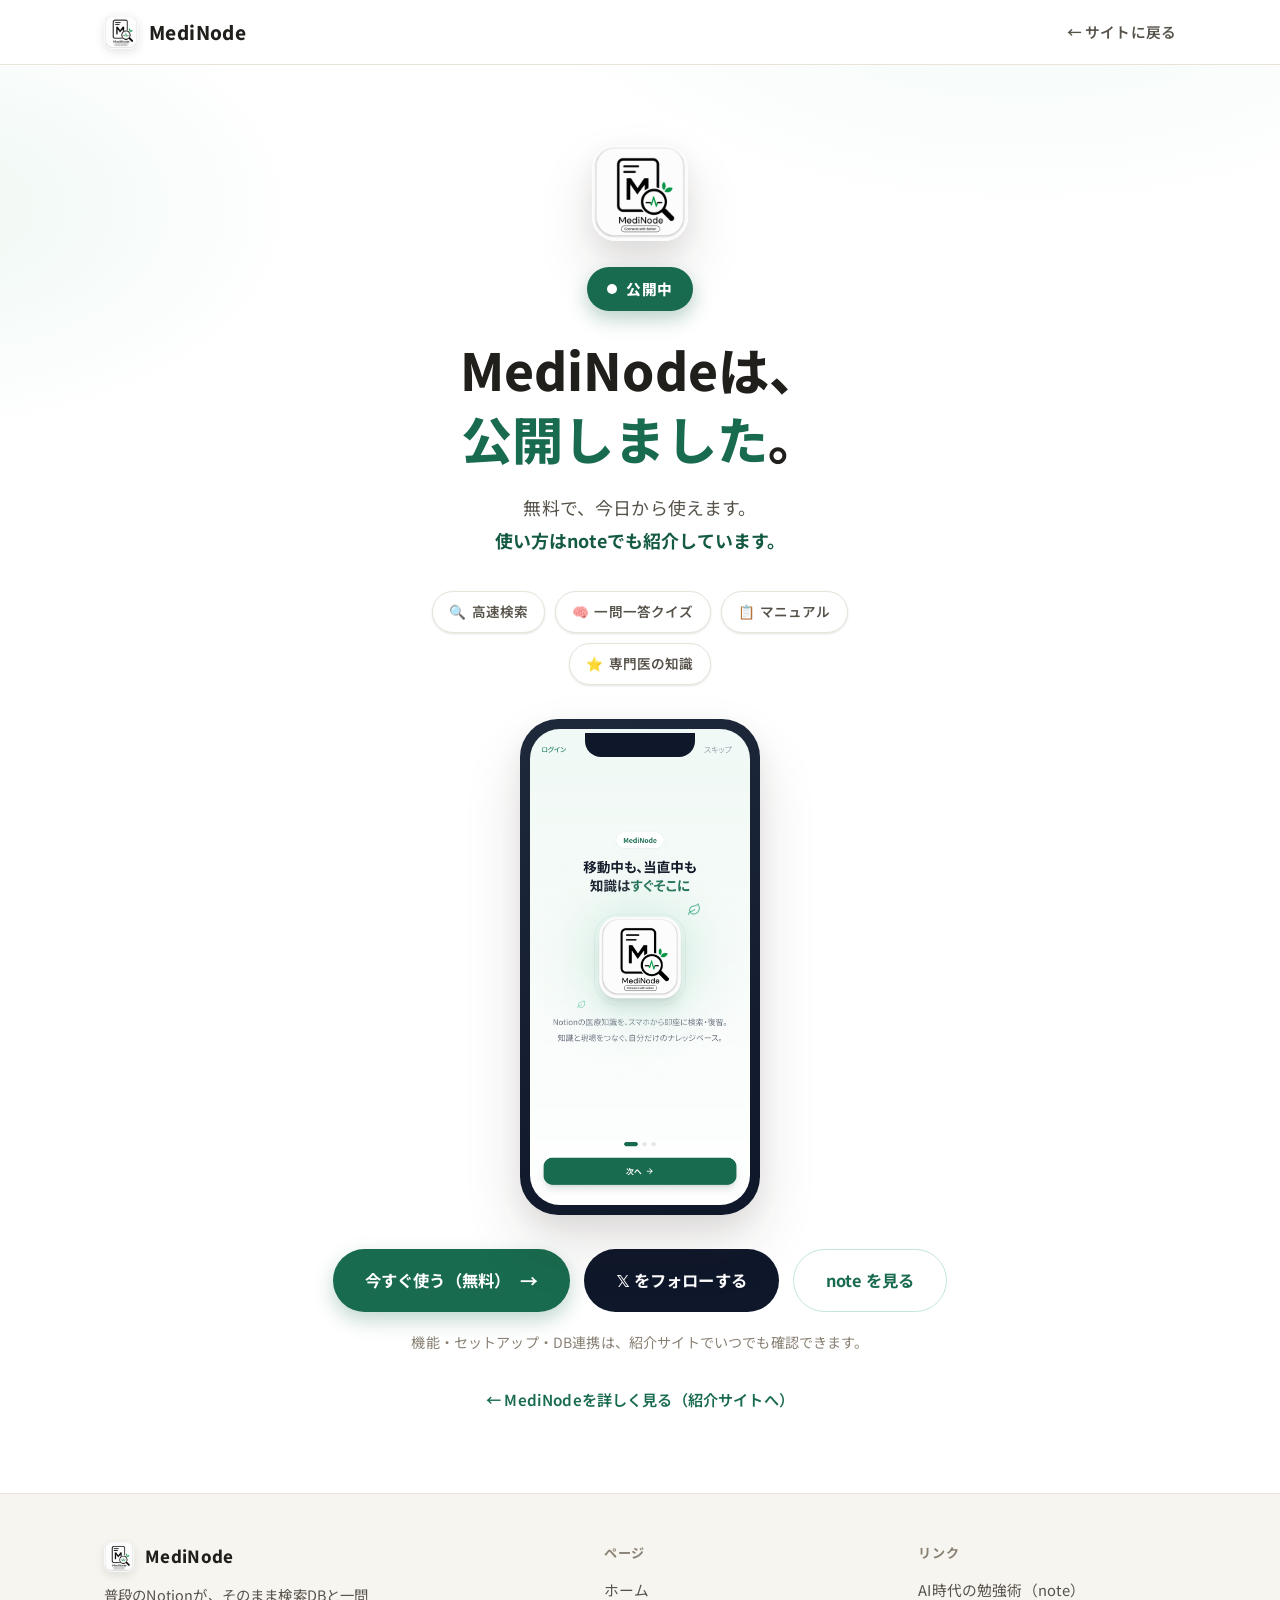
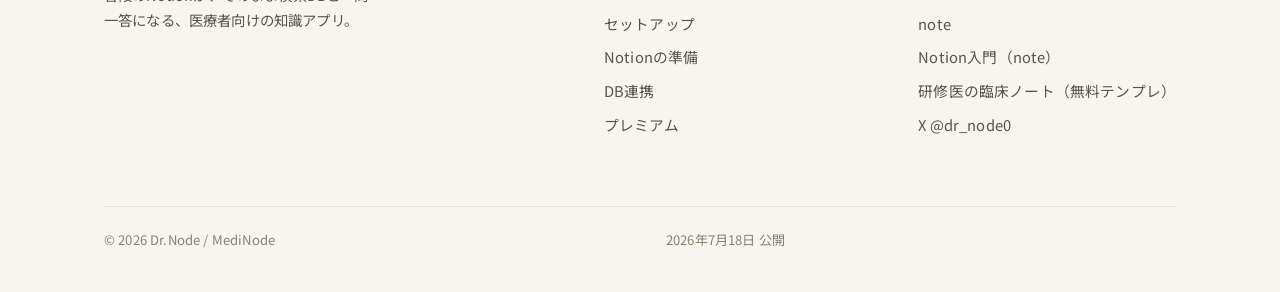
==== commit f493347f: "Merge main: Notion入門の導線を第1話記事へ（フッター等は公開版文言を維持・精読ノート説明も反映） Co-Authored-By: Claude Fable 5 <noreply@an" ====
--- a/coming-soon.html
+++ b/coming-soon.html
@@ -3,22 +3,22 @@
 <head>
 <meta charset="UTF-8">
 <meta name="viewport" content="width=device-width, initial-scale=1.0">
-<title>Coming Soon｜MediNode（7月18日 20:00公開）</title>
-<meta name="description" content="MediNodeは2026年7月18日(土) 20:00に公開します。公開のお知らせはXとnoteで配信します。">
+<title>MediNode｜公開しました</title>
+<meta name="description" content="MediNodeは公開しました。普段のNotionが、そのまま検索DBと一問一答になる医療者向けアプリ。無料ではじめられます。">
 <meta name="theme-color" content="#196b4f">
 <link rel="icon" href="assets/icon-192.png">
 <link rel="apple-touch-icon" href="assets/icon-192.png">
 <meta property="og:type" content="website">
 <meta property="og:site_name" content="MediNode">
-<meta property="og:title" content="MediNode｜7月18日(土) 20:00公開">
-<meta property="og:description" content="普段のNotionが、そのまま検索DBと一問一答になる医療者向けアプリ。2026年7月18日(土) 20:00に公開します。">
+<meta property="og:title" content="MediNode｜公開しました">
+<meta property="og:description" content="普段のNotionが、そのまま検索DBと一問一答になる医療者向けアプリ。無料ではじめられます。">
 <meta property="og:image" content="https://medinode-lp.vercel.app/assets/ogp.png">
 <meta property="og:image:width" content="1200">
 <meta property="og:image:height" content="630">
 <meta property="og:url" content="https://medinode-lp.vercel.app/coming-soon.html">
 <meta name="twitter:card" content="summary_large_image">
-<meta name="twitter:title" content="MediNode｜7月18日(土) 20:00公開">
-<meta name="twitter:description" content="普段のNotionが、そのまま検索DBと一問一答になる医療者向けアプリ。2026年7月18日(土) 20:00に公開します。">
+<meta name="twitter:title" content="MediNode｜公開しました">
+<meta name="twitter:description" content="普段のNotionが、そのまま検索DBと一問一答になる医療者向けアプリ。無料ではじめられます。">
 <meta name="twitter:image" content="https://medinode-lp.vercel.app/assets/ogp.png">
 <link rel="preconnect" href="https://fonts.googleapis.com">
 <link rel="preconnect" href="https://fonts.gstatic.com" crossorigin>
@@ -85,17 +85,12 @@
 <main class="cs-main">
   <div class="cs-inner">
     <img class="cs-logo" src="assets/icon-512.png" alt="MediNode">
-    <div class="cs-badge"><span class="pulse"></span>COMING SOON</div>
-    <h1><span style="white-space:nowrap">2026年<span class="hl">7月18日(土)</span></span> <span class="hl" style="white-space:nowrap">20:00</span>、<br>公開します。</h1>
+    <div class="cs-badge"><span class="pulse"></span>公開中</div>
+    <h1>MediNodeは、<br><span class="hl">公開しました</span>。</h1>
     <p class="cs-lead">
-      アプリ本体は、公開に向けて最終調整中です。<br>
-      <strong>公開のお知らせは、Xとnoteで配信します。</strong>
+      無料で、今日から使えます。<br>
+      <strong>使い方はnoteでも紹介しています。</strong>
     </p>
-
-    <div class="cs-progress">
-      <div class="bar"><span></span></div>
-      <div class="label"><span>最終調整中…</span><span>公開：7/18(土) 20:00</span></div>
-    </div>
 
     <div class="cs-chips">
       <div class="cs-chip"><span class="e">🔍</span>高速検索</div>
@@ -107,10 +102,11 @@
     <div class="cs-phone"><div class="phone"><img src="assets/shot-onb-hero.png" alt="MediNodeアプリのオンボーディング画面。移動中も当直中も知識はすぐそこに"></div></div>
 
     <div class="cs-actions">
-      <a class="btn btn-x" href="https://x.com/dr_node0" target="_blank" rel="noopener">𝕏 で公開通知を受け取る</a>
+      <a class="btn btn-primary btn-arrow" href="https://medical-search-public.vercel.app/" target="_blank" rel="noopener">今すぐ使う（無料）</a>
+      <a class="btn btn-x" href="https://x.com/dr_node0" target="_blank" rel="noopener">𝕏 をフォローする</a>
       <a class="btn btn-ghost" href="https://note.com/gifted_arnica594" target="_blank" rel="noopener">note を見る</a>
     </div>
-    <p class="cs-note">公開までの間も、サイトで機能・セットアップ・DB連携を予習できます。</p>
+    <p class="cs-note">機能・セットアップ・DB連携は、紹介サイトでいつでも確認できます。</p>
 
     <div class="cs-back">
       <a href="index.html">← MediNodeを詳しく見る（紹介サイトへ）</a>
@@ -126,8 +122,7 @@
     </div>
     <div class="foot-col"><h5>ページ</h5><a href="index.html">ホーム</a><a href="setup.html">セットアップ</a><a href="notion.html">Notionの準備</a><a href="database.html">DB連携</a><a href="premium.html">プレミアム</a></div>
     <div class="foot-col"><h5>リンク</h5><a href="https://note.com/gifted_arnica594/n/n4d3997dad16e" target="_blank" rel="noopener">AI時代の勉強術（note）</a><a href="https://note.com/gifted_arnica594" target="_blank" rel="noopener">note</a><a href="https://note.com/gifted_arnica594/n/n6bee0bfd4e1c" target="_blank" rel="noopener">Notion入門（note）</a><a href="https://www.notion.com/ja/templates/resident-memo" target="_blank" rel="noopener">研修医の臨床ノート（無料テンプレ）</a><a href="https://x.com/dr_node0" target="_blank" rel="noopener">X @dr_node0</a></div>
-    <div class="foot-copy"><span>© 2026 Dr.Node / MediNode</span><span>Coming Soon・2026年7月18日(土) 20:00</span><span id="visit-counter"></span></div>
-  </div>
+    <div class="foot-copy"><span>© 2026 Dr.Node / MediNode</span><span>2026年7月18日 公開</span><span id="visit-counter"></span></div>  </div>
 </footer>
 
 <script src="assets/lp-counter.js" defer></script>
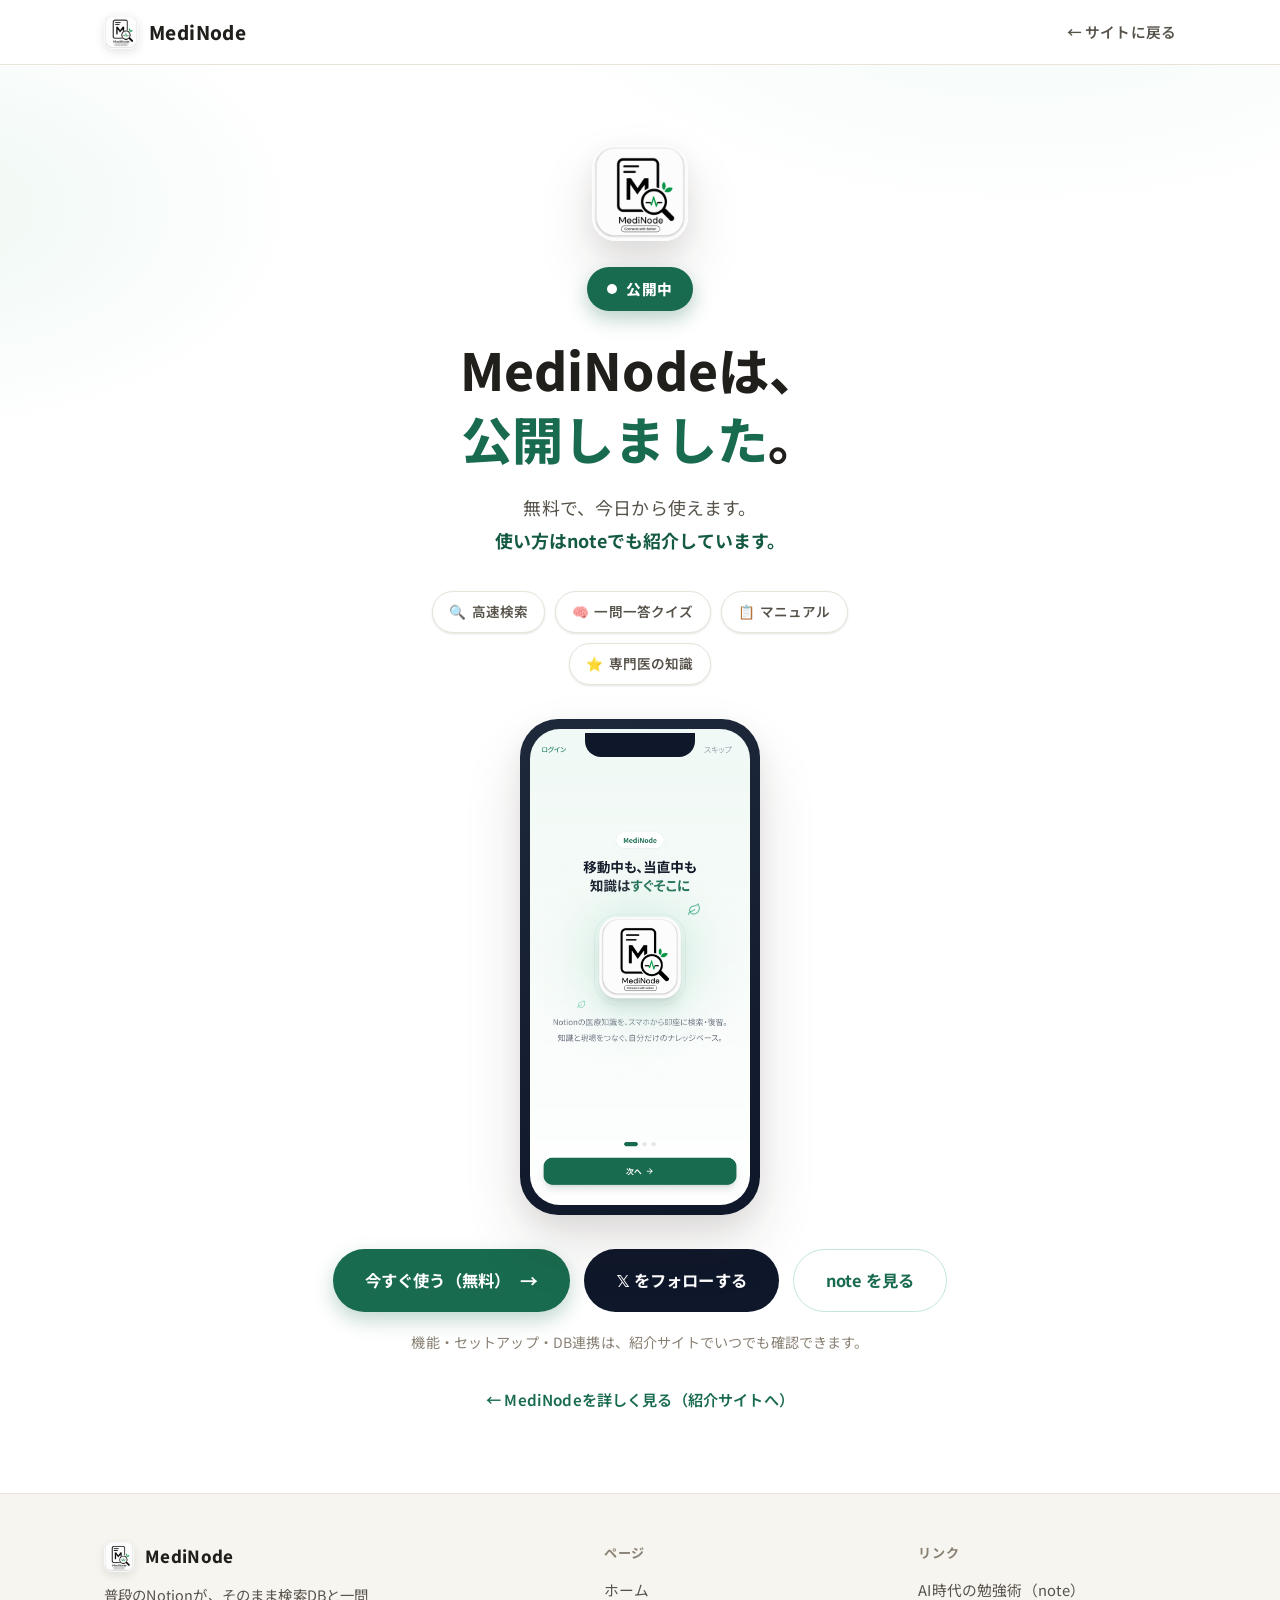
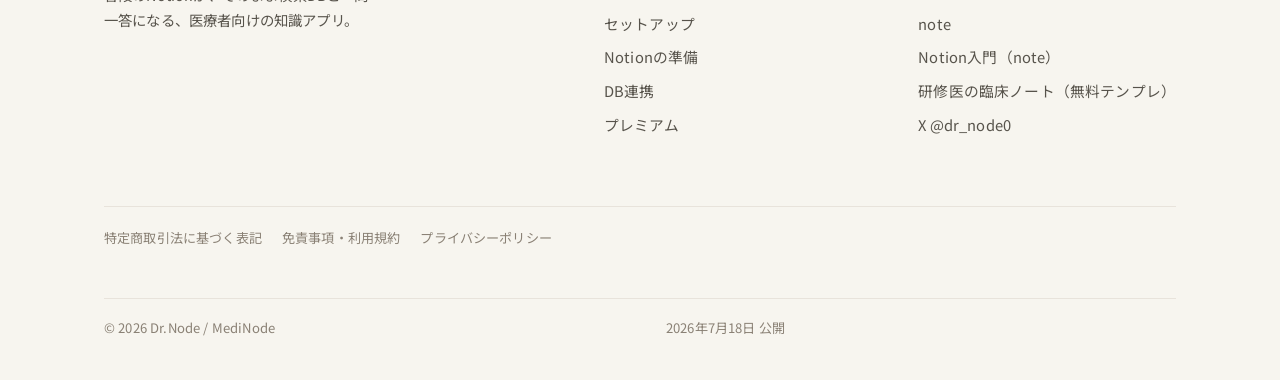
==== commit a3e1bff5: "feat: フッターに法務3リンク＋紹介にステマ開示文を追加 - 全ページのフッターに 特商法表記/免責・利用規約/プライバシーポリシー への   リンクを追加（アプリ側の /legal /terms" ====
--- a/coming-soon.html
+++ b/coming-soon.html
@@ -12,14 +12,14 @@
 <meta property="og:site_name" content="MediNode">
 <meta property="og:title" content="MediNode｜公開しました">
 <meta property="og:description" content="普段のNotionが、そのまま検索DBと一問一答になる医療者向けアプリ。無料ではじめられます。">
-<meta property="og:image" content="https://medinode-lp.vercel.app/assets/ogp.png">
+<meta property="og:image" content="https://medinode-lp.vercel.app/assets/ogp.png?v=3">
 <meta property="og:image:width" content="1200">
 <meta property="og:image:height" content="630">
 <meta property="og:url" content="https://medinode-lp.vercel.app/coming-soon.html">
 <meta name="twitter:card" content="summary_large_image">
 <meta name="twitter:title" content="MediNode｜公開しました">
 <meta name="twitter:description" content="普段のNotionが、そのまま検索DBと一問一答になる医療者向けアプリ。無料ではじめられます。">
-<meta name="twitter:image" content="https://medinode-lp.vercel.app/assets/ogp.png">
+<meta name="twitter:image" content="https://medinode-lp.vercel.app/assets/ogp.png?v=3">
 <link rel="preconnect" href="https://fonts.googleapis.com">
 <link rel="preconnect" href="https://fonts.gstatic.com" crossorigin>
 <link href="https://fonts.googleapis.com/css2?family=Inter:wght@400;500;600;700;800&family=Noto+Sans+JP:wght@400;500;700;800&display=swap" rel="stylesheet">
@@ -122,9 +122,12 @@
     </div>
     <div class="foot-col"><h5>ページ</h5><a href="index.html">ホーム</a><a href="setup.html">セットアップ</a><a href="notion.html">Notionの準備</a><a href="database.html">DB連携</a><a href="premium.html">プレミアム</a></div>
     <div class="foot-col"><h5>リンク</h5><a href="https://note.com/gifted_arnica594/n/n4d3997dad16e" target="_blank" rel="noopener">AI時代の勉強術（note）</a><a href="https://note.com/gifted_arnica594" target="_blank" rel="noopener">note</a><a href="https://note.com/gifted_arnica594/n/n6bee0bfd4e1c" target="_blank" rel="noopener">Notion入門（note）</a><a href="https://www.notion.com/ja/templates/resident-memo" target="_blank" rel="noopener">研修医の臨床ノート（無料テンプレ）</a><a href="https://x.com/dr_node0" target="_blank" rel="noopener">X @dr_node0</a></div>
+    <div class="foot-legal"><a href="https://medical-search-public.vercel.app/legal" target="_blank" rel="noopener">特定商取引法に基づく表記</a><a href="https://medical-search-public.vercel.app/terms" target="_blank" rel="noopener">免責事項・利用規約</a><a href="https://medical-search-public.vercel.app/privacy" target="_blank" rel="noopener">プライバシーポリシー</a></div>
     <div class="foot-copy"><span>© 2026 Dr.Node / MediNode</span><span>2026年7月18日 公開</span><span id="visit-counter"></span></div>  </div>
 </footer>
 
 <script src="assets/lp-counter.js" defer></script>
+<script src="assets/attribution.js" defer></script>
+<script src="/_vercel/insights/script.js" defer></script>
 </body>
 </html>
--- a/style.css
+++ b/style.css
@@ -178,7 +178,10 @@
 .foot-col a{display:block;font-size:.92rem;color:var(--slate);margin-bottom:8px}
 .foot-col a:hover{color:var(--brand)}
 .foot-tagline{font-size:.9rem;color:var(--slate);max-width:280px;margin-top:6px}
-.foot-copy{width:100%;border-top:1px solid var(--line);margin-top:30px;padding-top:22px;font-size:.82rem;color:var(--slate-light);display:flex;justify-content:space-between;flex-wrap:wrap;gap:10px}
+.foot-legal{width:100%;border-top:1px solid var(--line);margin-top:30px;padding-top:20px;display:flex;flex-wrap:wrap;gap:8px 20px}
+.foot-legal a{font-size:.82rem;color:var(--slate-light);text-decoration:none}
+.foot-legal a:hover{color:var(--brand-600);text-decoration:underline}
+.foot-copy{width:100%;border-top:1px solid var(--line);margin-top:18px;padding-top:18px;font-size:.82rem;color:var(--slate-light);display:flex;justify-content:space-between;flex-wrap:wrap;gap:10px}
 
 /* ---------- generic cards ---------- */
 .card{background:#fff;border:1px solid var(--line);border-radius:var(--radius);box-shadow:var(--shadow-sm)}
@@ -213,3 +216,31 @@
 .cta-band .btn-primary{background:#fff;color:var(--brand-dark);box-shadow:0 14px 30px rgba(0,0,0,.28)}
 .cta-band .btn-primary:hover{background:var(--brand-50);transform:translateY(-2px)}
 .cta-band small{display:block;margin-top:16px;color:#9ecdb8;font-size:.85rem}
+
+/* ---------- 公開記念キャンペーン（8/18まで。終了後はこのブロックとindexのsectionを削除） ---------- */
+.campaign{padding:34px 0 10px}
+.cp-card{position:relative;background:linear-gradient(135deg,var(--brand-deep),var(--brand));border-radius:24px;padding:44px 40px;color:#fff;overflow:hidden;box-shadow:0 18px 44px rgba(18,79,58,.35)}
+.cp-badge{display:inline-flex;align-items:center;gap:8px;background:#ffd98a;color:#5a3c07;font-weight:800;border-radius:999px;padding:8px 18px;font-size:.92rem;margin-bottom:14px;letter-spacing:.02em}
+.cp-card h2{font-size:clamp(1.5rem,3.2vw,2.15rem);margin:0 0 8px;color:#fff;line-height:1.35}
+.cp-hl{color:#ffd98a}
+.cp-sub{color:#d7ebe2;margin:0 0 26px;font-size:.98rem}
+.cp-grid{display:grid;grid-template-columns:repeat(4,1fr);gap:14px;margin-bottom:26px}
+.cp-item{position:relative;background:rgba(255,255,255,.10);border:1px solid rgba(255,255,255,.22);border-radius:16px;padding:20px 14px 16px;text-align:center}
+.cp-num{font-size:2.1rem;font-weight:800;color:#ffd98a;line-height:1}
+.cp-num span{font-size:1rem;margin-left:2px}
+.cp-item h3{font-size:.95rem;margin:10px 0 4px;color:#fff;font-weight:700}
+.cp-item p{font-size:.78rem;color:#cfe3d8;margin:0;line-height:1.5}
+.cp-new-pill{position:absolute;top:-11px;left:50%;transform:translateX(-50%);background:var(--accent);color:#fff;font-size:.72rem;font-weight:800;border-radius:999px;padding:3px 12px;letter-spacing:.06em}
+.cp-cta{display:flex;align-items:center;gap:18px;flex-wrap:wrap}
+.campaign .btn-primary{background:#fff;color:var(--brand-dark);box-shadow:0 14px 30px rgba(0,0,0,.24)}
+.campaign .btn-primary:hover{background:var(--brand-50)}
+.cp-note{font-size:.8rem;color:#cfe3d8;margin:0}
+@media(max-width:880px){.cp-grid{grid-template-columns:1fr 1fr}.cp-card{padding:30px 22px 26px}}
+.cp-old{font-size:.95rem;color:#9ecdb8;text-decoration:line-through;text-decoration-thickness:2px;margin-bottom:4px;font-weight:700}
+.cp-referral{display:flex;gap:16px;align-items:flex-start;background:rgba(255,255,255,.10);border:1px solid rgba(255,255,255,.22);border-radius:16px;padding:18px 20px;margin-bottom:22px}
+.cp-ref-pill{flex:none;background:var(--accent);color:#fff;font-size:.74rem;font-weight:800;border-radius:999px;padding:5px 12px;letter-spacing:.04em;white-space:nowrap;margin-top:2px}
+.cp-ref-lead{margin:0 0 4px;font-weight:800;font-size:1.02rem;color:#fff}
+.cp-ref-desc{margin:0;font-size:.86rem;color:#d7ebe2;line-height:1.65}
+.cp-ref-desc b{color:#ffd98a;font-weight:800}
+.cp-ref-note{margin:10px 0 0;font-size:.76rem;color:#a9c9bd;line-height:1.6}
+@media(max-width:640px){.cp-referral{flex-direction:column;gap:10px}}
